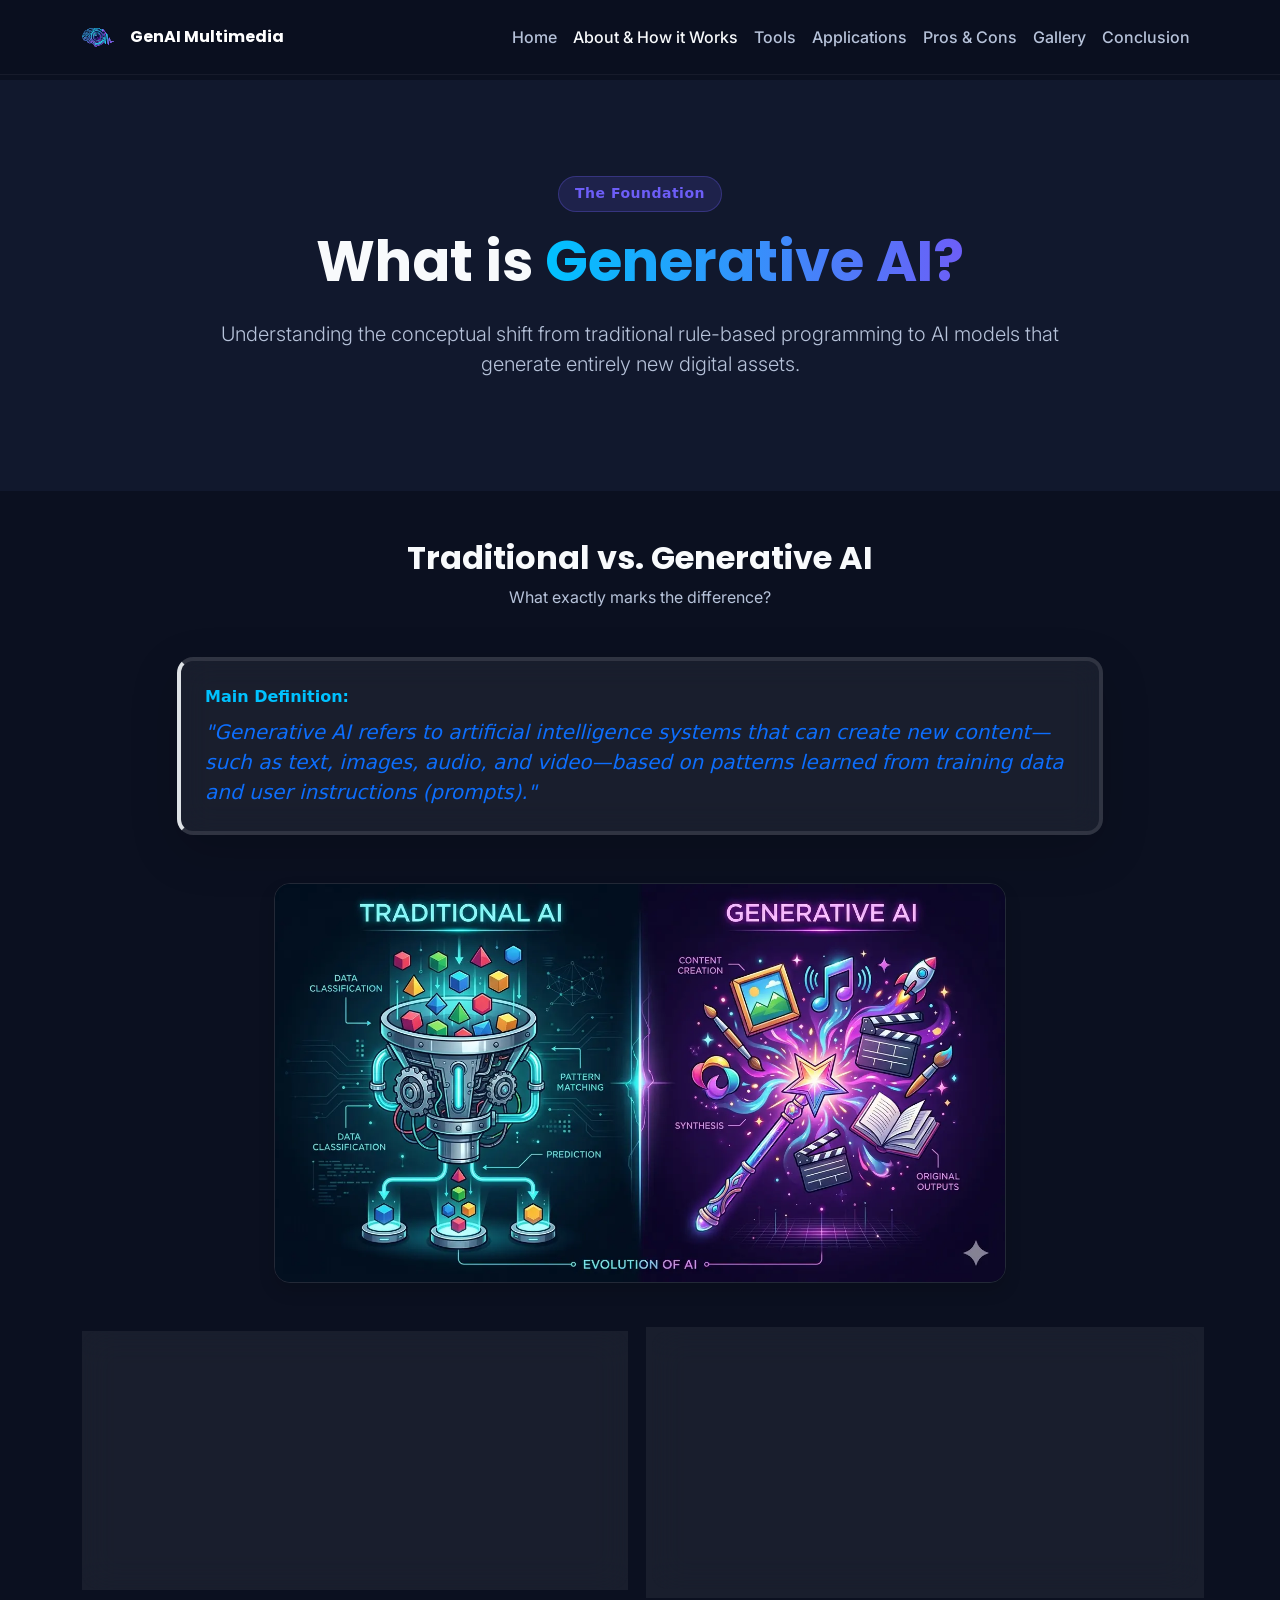
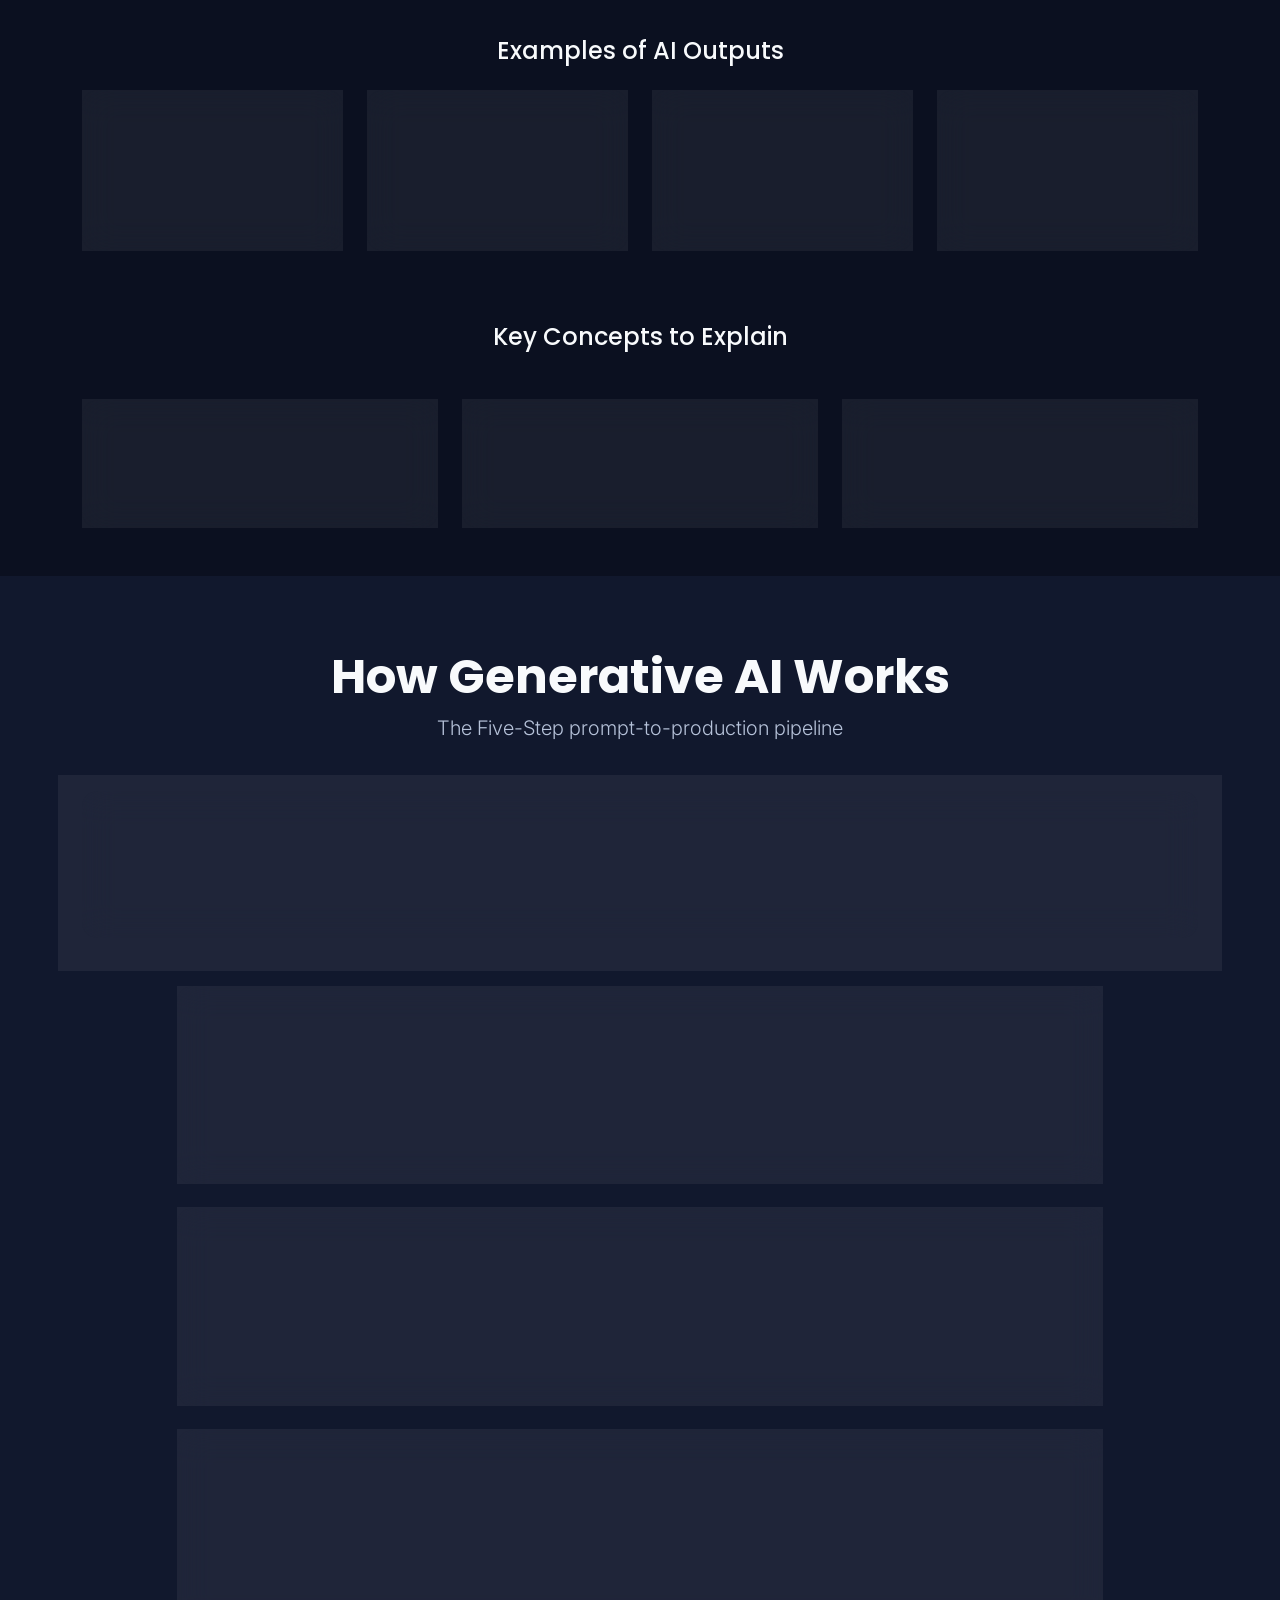
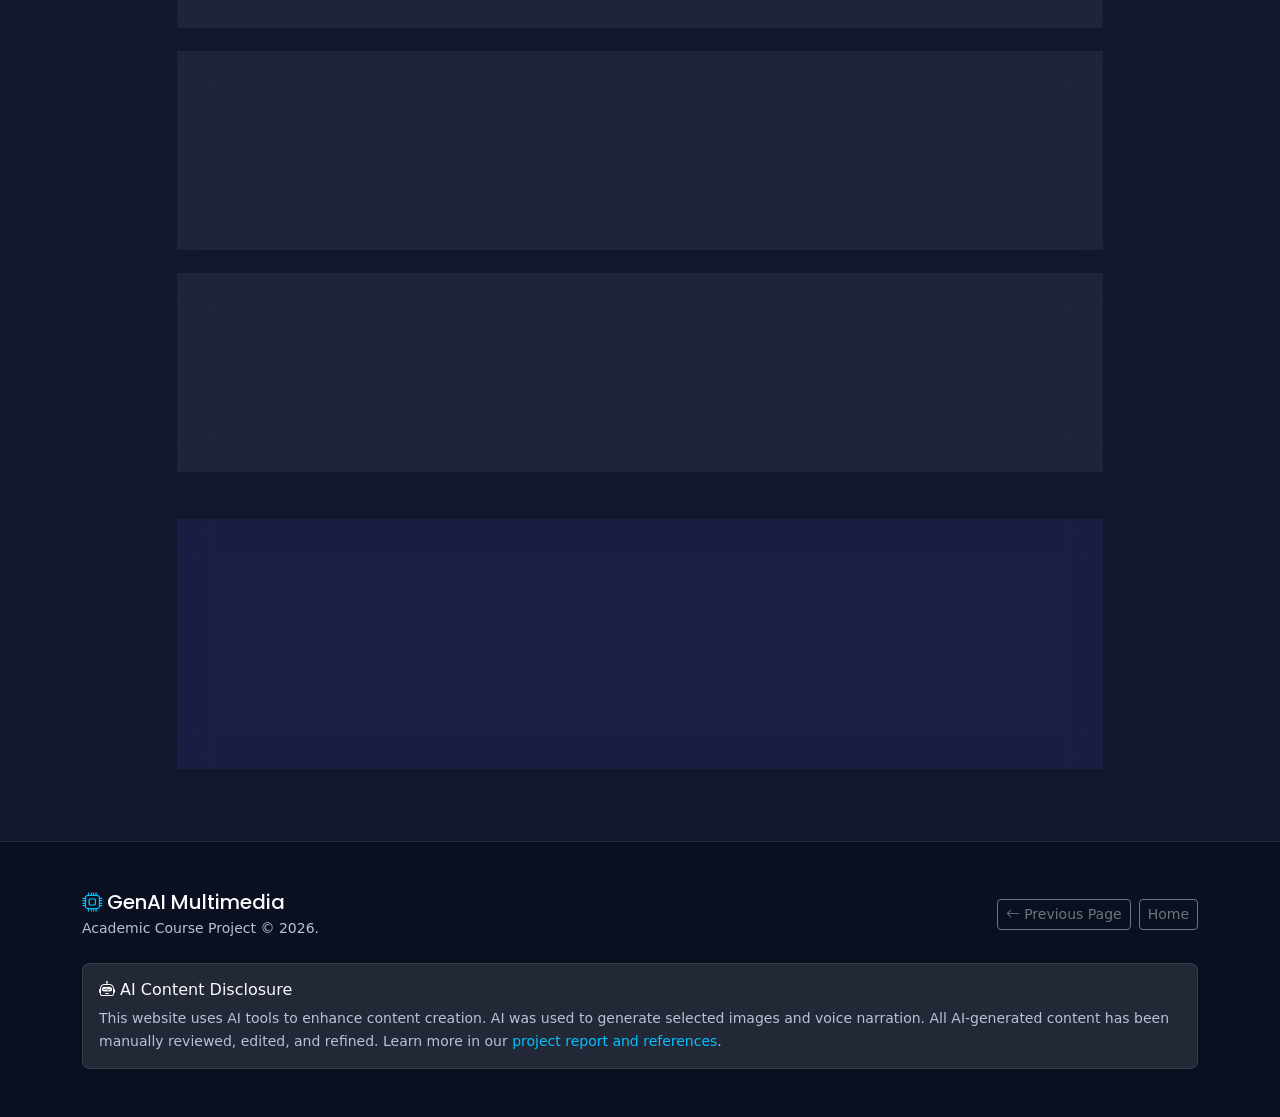
==== about.html @ 9e45bd2b "first commit" ====
<!DOCTYPE html>
<html lang="en">

<head>
    <meta charset="UTF-8">
    <meta name="viewport" content="width=device-width, initial-scale=1.0">
    <title>About | Generative AI in Multimedia Systems</title>
    <link
        href="https://fonts.googleapis.com/css2?family=Inter:wght@300;400;500;600&family=Poppins:wght@500;600;700;800&display=swap"
        rel="stylesheet">
    <link href="https://cdn.jsdelivr.net/npm/bootstrap@5.3.2/dist/css/bootstrap.min.css" rel="stylesheet">
    <link rel="stylesheet" href="https://cdn.jsdelivr.net/npm/bootstrap-icons@1.11.1/font/bootstrap-icons.css">
    <link href="https://cdn.jsdelivr.net/npm/aos@2.3.4/dist/aos.css" rel="stylesheet">

    <link rel="stylesheet" href="assets/css/utilities.css">
    <link rel="stylesheet" href="assets/css/main.css">
    <link rel="stylesheet" href="assets/css/animations.css">
</head>

<body class="dark-theme d-flex flex-column min-vh-100">

    <!-- Navigation -->
    <nav class="navbar navbar-expand-lg navbar-dark fixed-top custom-navbar" id="mainNav">
        <div class="container">
                        <a class="navbar-brand d-flex align-items-center" href="index.html">
                <img src="assets/images/logo/logo.svg" alt="Logo" class="me-2 me-md-3"
                    style="width: 32px; height: 32px; object-fit: contain;">
                <span class="font-poppins fw-bold fs-6 fs-md-5">GenAI Multimedia</span>
            </a>
            <button class="navbar-toggler border-0 px-2 py-1" type="button" data-bs-toggle="collapse"
                data-bs-target="#navbarNav" aria-controls="navbarNav" aria-expanded="false"
                aria-label="Toggle navigation">
                <span class="navbar-toggler-icon"></span>
            </button>
            <div class="collapse navbar-collapse mt-3 mt-lg-0" id="navbarNav">
                <ul class="navbar-nav ms-auto font-inter text-center text-lg-start">
                    <li class="nav-item"><a class="nav-link py-2 py-lg-0" href="index.html">Home</a></li>
                    <li class="nav-item"><a class="nav-link py-2 py-lg-0" href="about.html">About & How it Works</a>
                    </li>
                    <li class="nav-item"><a class="nav-link py-2 py-lg-0" href="tools.html">Tools</a></li>
                    <li class="nav-item"><a class="nav-link py-2 py-lg-0" href="applications.html">Applications</a></li>
                    <li class="nav-item"><a class="nav-link py-2 py-lg-0" href="ethics.html">Pros & Cons</a></li>
                    <li class="nav-item"><a class="nav-link py-2 py-lg-0" href="gallery.html">Gallery</a></li>
                    <li class="nav-item"><a class="nav-link py-2 py-lg-0" href="credits.html">Conclusion</a></li>
                </ul>
            </div>
        </div>
    </nav>

    <!-- Header Banner -->
    <header class="py-96 glass-section position-relative" style="margin-top: 80px;">
        <div class="container text-center">
            <div class="badge-custom mb-3" data-aos="fade-down">The Foundation</div>
            <h1 class="display-4 font-poppins fw-bold" data-aos="fade-up">What is <span class="text-gradient">Generative
                    AI?</span></h1>
            <p class="lead text-secondary max-w-reading mt-4 font-inter" data-aos="fade-up" data-aos-delay="100">
                Understanding the conceptual shift from traditional rule-based programming to AI models that generate
                entirely new digital assets.
            </p>
        </div>
    </header>

    <!-- Definition & Comparison -->
    <section class="py-5" id="definition">
        <div class="container">
            <div class="text-center mb-5" data-aos="zoom-in">
                <h2 class="font-poppins fw-bold">Traditional vs. Generative AI</h2>
                <p class="text-secondary font-inter">What exactly marks the difference?</p>
            </div>
            <div class="row mb-5">
                <div class="col-lg-10 mx-auto">
                    <div class="glass-card p-4 border-start border-4 border-accent-cyan shadow-lg" data-aos="fade-up">
                        <p class="mb-2 text-accent-cyan fw-bold">Main Definition:</p>
                        <p class="lead text-primary fst-italic mb-0">"Generative AI refers to artificial intelligence
                            systems that can create new content—such as text, images, audio, and video—based on patterns
                            learned from training data and user instructions (prompts)."</p>
                    </div>
                </div>
            </div>

            <div class="row mb-5">
                <div class="col-lg-10 mx-auto text-center" data-aos="fade-up" data-aos-delay="100">
                    <img src="assets/images/sections/traditional-vs-genai.webp"
                        alt="Traditional vs Generative AI Diagram"
                        class="img-fluid rounded-4 shadow border border-secondary border-opacity-25"
                        style="max-height: 400px; object-fit: contain;">
                </div>
            </div>

            <!-- Comparison Table / Layout -->
            <div class="row align-items-center mb-5 g-4">
                <div class="col-lg-6" data-aos="fade-right">
                    <div class="glass-card p-4 border-light-subtle h-100">
                        <h4 class="h5 text-accent-teal"><i
                                class="bi bi-funnel text-white bg-accent-teal rounded-circle p-2 fs-5 me-2"></i>
                            Traditional AI</h4>
                        <ul class="list-unstyled text-secondary mt-4">
                            <li class="mb-3"><strong>Purpose:</strong> Classify, predict, decide</li>
                            <li class="mb-3"><strong>Input:</strong> Data, patterns</li>
                            <li class="mb-3"><strong>Output:</strong> Classification, prediction</li>
                            <li><strong>Example:</strong> Email spam filter</li>
                        </ul>
                    </div>
                </div>
                <div class="col-lg-6" data-aos="fade-left">
                    <div class="glass-card p-4 border-light-subtle h-100 shadow-sm"
                        style="border-color: var(--accent-purple) !important;">
                        <h4 class="h5 text-accent-purple"><i
                                class="bi bi-magic text-white bg-accent-purple rounded-circle p-2 fs-5 me-2"></i>
                            Generative AI</h4>
                        <ul class="list-unstyled text-secondary mt-4">
                            <li class="mb-3"><strong>Purpose:</strong> Create, generate, produce</li>
                            <li class="mb-3"><strong>Input:</strong> Data + creative instructions (prompts)</li>
                            <li class="mb-3"><strong>Output:</strong> New content (text, images, audio, video)</li>
                            <li><strong>Example:</strong> DALL-E image generator</li>
                        </ul>
                    </div>
                </div>
            </div>

            <!-- Output Types Examples -->
            <h3 class="font-poppins h4 text-center mt-5 mb-4" data-aos="fade-up">Examples of AI Outputs</h3>
            <div class="row g-4 text-center mb-5">
                <div class="col-md-3 col-sm-6" data-aos="fade-up" data-aos-delay="50">
                    <div class="glass-card p-4 h-100 feature-card">
                        <i class="bi bi-image display-5 text-accent-cyan mb-3"></i>
                        <h5 class="font-poppins">Image</h5>
                        <p class="small text-secondary mb-0">Original digital art.</p>
                    </div>
                </div>
                <div class="col-md-3 col-sm-6" data-aos="fade-up" data-aos-delay="100">
                    <div class="glass-card p-4 h-100 feature-card">
                        <i class="bi bi-file-text display-5 text-accent-purple mb-3"></i>
                        <h5 class="font-poppins">Text</h5>
                        <p class="small text-secondary mb-0">Paragraphs, code, essays.</p>
                    </div>
                </div>
                <div class="col-md-3 col-sm-6" data-aos="fade-up" data-aos-delay="150">
                    <div class="glass-card p-4 h-100 feature-card">
                        <i class="bi bi-soundwave display-5 text-accent-teal mb-3"></i>
                        <h5 class="font-poppins">Audio</h5>
                        <p class="small text-secondary mb-0">Voice, music, effects.</p>
                    </div>
                </div>
                <div class="col-md-3 col-sm-6" data-aos="fade-up" data-aos-delay="200">
                    <div class="glass-card p-4 h-100 feature-card">
                        <i class="bi bi-camera-video display-5 text-warning mb-3"></i>
                        <h5 class="font-poppins">Video</h5>
                        <p class="small text-secondary mb-0">Animation, scene generation.</p>
                    </div>
                </div>
            </div>

            <!-- Key Concepts -->
            <div class="row mt-5 g-4">
                <div class="col-12" data-aos="fade-up">
                    <h3 class="font-poppins h4 mb-4 text-center">Key Concepts to Explain</h3>
                </div>
                <div class="col-lg-4 col-md-6" data-aos="fade-up" data-aos-delay="100">
                    <div class="glass-card p-4 h-100 border-start border-3 border-accent-cyan">
                        <h5 class="font-poppins">1. Training Data</h5>
                        <p class="small text-secondary mb-0">Large dataset used to teach the AI.</p>
                    </div>
                </div>
                <div class="col-lg-4 col-md-6" data-aos="fade-up" data-aos-delay="200">
                    <div class="glass-card p-4 h-100 border-start border-3 border-accent-purple">
                        <h5 class="font-poppins">2. Patterns & Prompt</h5>
                        <p class="small text-secondary mb-0">Learned relationships in data + User instruction describing
                            desired output.</p>
                    </div>
                </div>
                <div class="col-lg-4 col-md-12" data-aos="fade-up" data-aos-delay="300">
                    <div class="glass-card p-4 h-100 border-start border-3 border-accent-teal">
                        <h5 class="font-poppins">3. Generation</h5>
                        <p class="small text-secondary mb-0">AI creates new content matching the pattern.</p>
                    </div>
                </div>
            </div>
        </div>
    </section>

    <!-- How It Works Step-by-Step Info -->
    <section class="py-5 glass-section" id="how-it-works">
        <div class="container py-4">
            <div class="text-center mb-5" data-aos="zoom-in">
                <h2 class="font-poppins fw-bold display-5">How Generative AI Works</h2>
                <p class="text-secondary font-inter lead">The Five-Step prompt-to-production pipeline</p>
            </div>

            <!-- Process Overview Diagram -->
            <div class="row mb-5 justify-content-center" data-aos="fade-up">
                <div class="col-lg-12">
                    <div
                        class="glass-card p-4 p-md-5 border-light-subtle shadow text-center position-relative overflow-hidden">
                        <div class="glow-orb"
                            style="top: 50%; left: 50%; transform: translate(-50%, -50%); opacity: 0.1;"></div>
                        <div
                            class="d-flex flex-column flex-lg-row justify-content-between align-items-center position-relative z-1 gap-3">
                            <span class="badge bg-secondary p-3 fs-6 rounded-pill d-flex align-items-center"><i
                                    class="bi bi-database me-2"></i> Training Data</span>
                            <i class="bi bi-arrow-right d-none d-lg-inline fs-4 text-accent-cyan"></i>
                            <i class="bi bi-arrow-down d-lg-none fs-4 text-accent-cyan"></i>
                            <span class="badge bg-primary p-3 fs-6 rounded-pill d-flex align-items-center"><i
                                    class="bi bi-cpu me-2"></i> Model Learning</span>
                            <i class="bi bi-arrow-right d-none d-lg-inline fs-4 text-accent-purple"></i>
                            <i class="bi bi-arrow-down d-lg-none fs-4 text-accent-purple"></i>
                            <span class="badge bg-info text-dark p-3 fs-6 rounded-pill d-flex align-items-center"><i
                                    class="bi bi-keyboard me-2"></i> User Prompt</span>
                            <i class="bi bi-arrow-right d-none d-lg-inline fs-4 text-accent-teal"></i>
                            <i class="bi bi-arrow-down d-lg-none fs-4 text-accent-teal"></i>
                            <span class="badge bg-warning text-dark p-3 fs-6 rounded-pill d-flex align-items-center"><i
                                    class="bi bi-gear me-2"></i> AI Generation</span>
                            <i class="bi bi-arrow-right d-none d-lg-inline fs-4 text-success"></i>
                            <i class="bi bi-arrow-down d-lg-none fs-4 text-success"></i>
                            <span class="badge bg-success p-3 fs-6 rounded-pill d-flex align-items-center"><i
                                    class="bi bi-stars me-2"></i> New Content</span>
                        </div>
                    </div>
                </div>
            </div>

            <!-- Five Step Cards Vertical Stack -->
            <div class="row g-4 justify-content-center">
                <div class="col-lg-10">
                    <div class="glass-card mb-4 p-4 p-md-5 border-start border-0 border-start border-4 border-secondary hover-lift"
                        data-aos="fade-up">
                        <h4 class="font-poppins h5 text-white"><i
                                class="bi bi-1-circle text-secondary me-2 fs-4 align-middle"></i> Training Phase</h4>
                        <p class="text-secondary mb-1">AI learns from massive amounts of data.</p>
                        <p class="small text-muted fst-italic">"The AI system reads and learns patterns from billions of
                            examples"</p>
                    </div>

                    <div class="glass-card mb-4 p-4 p-md-5 border-start border-0 border-start border-4 border-primary hover-lift"
                        data-aos="fade-up">
                        <h4 class="font-poppins h5 text-white"><i
                                class="bi bi-2-circle text-primary me-2 fs-4 align-middle"></i> Model Learning</h4>
                        <p class="text-secondary mb-1">AI identifies patterns and relationships.</p>
                        <p class="small text-muted fst-italic">"It discovers 'rules' like 'images of cats usually
                            contain whiskers, eyes, fur'"</p>
                    </div>

                    <div class="glass-card mb-4 p-4 p-md-5 border-start border-0 border-start border-4 border-info hover-lift"
                        data-aos="fade-up">
                        <h4 class="font-poppins h5 text-white"><i
                                class="bi bi-3-circle text-info me-2 fs-4 align-middle"></i> Prompt Input</h4>
                        <p class="text-secondary mb-1">User provides instruction describing desired output.</p>
                        <p class="small text-muted fst-italic">"You tell the AI what you want: 'Generate a futuristic
                            city'"</p>
                    </div>

                    <div class="glass-card mb-4 p-4 p-md-5 border-start border-0 border-start border-4 border-warning hover-lift"
                        data-aos="fade-up">
                        <h4 class="font-poppins h5 text-white"><i
                                class="bi bi-4-circle text-warning me-2 fs-4 align-middle"></i> Generation Process</h4>
                        <p class="text-secondary mb-1">AI generates content one piece at a time.</p>
                        <p class="small text-muted fst-italic">"The AI uses learned patterns to create new content that
                            matches your description"</p>
                    </div>

                    <div class="glass-card mb-4 p-4 p-md-5 border-start border-0 border-start border-4 border-success hover-lift"
                        data-aos="fade-up">
                        <h4 class="font-poppins h5 text-white"><i
                                class="bi bi-5-circle text-success me-2 fs-4 align-middle"></i> Output & Refinement</h4>
                        <p class="text-secondary mb-1">AI produces result, user can refine.</p>
                        <p class="small text-muted fst-italic">"You get the result and can ask for variations or
                            improvements"</p>
                    </div>

                    <!-- Analogy -->
                    <div class="glass-card border-0 mt-5 p-4 p-lg-5" style="background: rgba(109, 94, 247, 0.1);"
                        data-aos="zoom-in">
                        <div class="d-flex align-items-center mb-3">
                            <i class="bi bi-lightbulb text-accent-cyan fs-2 me-3"></i>
                            <h5 class="text-accent-cyan font-poppins mb-0">Think of it like...</h5>
                        </div>
                        <p class="mb-0 text-secondary lead px-md-2 fst-italic">"Just like humans learn art by studying
                            many paintings, AI learns to generate images by analyzing thousands of images, acting like a
                            musician improvising based on learned patterns."</p>
                    </div>
                </div>
            </div>
        </div>
    </section>

    <!-- Global Footer -->
    <footer class="footer py-5 mt-auto border-top border-light-subtle glass-footer">
        <div class="container">
            <div class="row align-items-center mb-4">
                <div class="col-md-6 text-center text-md-start mb-3 mb-md-0">
                    <h5 class="font-poppins mb-1"><i class="bi bi-cpu text-accent-cyan"></i> GenAI Multimedia</h5>
                    <p class="small text-secondary mb-0">Academic Course Project &copy; 2026.</p>
                </div>
                <div class="col-md-6 text-center text-md-end">
                    <div class="footer-navigation d-inline-flex gap-2">
                        <button class="btn btn-outline-secondary btn-sm" onclick="history.back()"><i
                                class="bi bi-arrow-left"></i> Previous Page</button>
                        <a href="index.html" class="btn btn-outline-secondary btn-sm">Home</a>
                    </div>
                </div>
            </div>

            <div class="row">
                <div class="col-12 text-center text-md-start">
                    <div class="p-3 rounded-3 bg-opacity-10 bg-white border border-light-subtle">
                        <h6 class="text-accent-teal fs-6 mb-2"><i class="bi bi-robot"></i> AI Content Disclosure</h6>
                        <p class="small text-secondary mb-0" style="line-height: 1.6;">
                            This website uses AI tools to enhance content creation. AI was used to generate selected
                            images and voice narration. All AI-generated content has been manually reviewed, edited, and
                            refined. Learn more in our <a href="credits.html"
                                class="text-accent-cyan text-decoration-none">project report and references</a>.
                        </p>
                    </div>
                </div>
            </div>
        </div>
    </footer>

    <!-- Global Footer Setup -->
    <script src="https://cdn.jsdelivr.net/npm/bootstrap@5.3.2/dist/js/bootstrap.bundle.min.js"></script>
    <script src="https://cdn.jsdelivr.net/npm/aos@2.3.4/dist/aos.js"></script>
    <script src="assets/js/animations.js"></script>
</body>

</html>
---- assets/css/utilities.css ----
/* utilities.css: Additional layout spacing and generic overrides */

/* Container Max-Width Constraint Strategy from Specs */
.container {
    max-width: 1140px;
}

.max-w-reading {
    max-width: 860px;
    margin-left: auto;
    margin-right: auto;
}

/* Spacer utilities */
.py-96 {
    padding-top: 96px;
    padding-bottom: 96px;
}

.py-64 {
    padding-top: 64px;
    padding-bottom: 64px;
}

.glass-panel {
    background: rgba(255, 255, 255, 0.03);
    border: 1px solid rgba(255, 255, 255, 0.05);
    border-radius: 24px;
    padding: 3rem;
}

/* Image Cover */
.img-cover {
    object-fit: cover;
    width: 100%;
}
/* Gallery Hover Effects */
.group-hover:hover .transition-opacity { opacity: 1 !important; }
.group-hover:hover img.transition-transform { transform: scale(1.05); }
.transition-transform { transition: transform 0.4s ease; }
---- assets/css/main.css ----
/* 
  main.css: Core theming, colors, and layout for GenAI Multimedia Site
*/

:root {
    /* Color Palette */
    --bg-primary: #0B1020;
    --bg-secondary: #11182D;
    --surface-card: rgba(255, 255, 255, 0.06);
    --border-glow: rgba(0, 194, 255, 0.25);

    --accent-cyan: #00C2FF;
    --accent-purple: #6D5EF7;
    --accent-teal: #17F1D1;

    --text-primary: #F8FAFC;
    --text-secondary: #B6C2D9;
}

html, body { overflow-x: hidden; width: 100%; position: relative; }
body.dark-theme {
    background-color: var(--bg-primary);
    color: var(--text-primary);
}

.font-poppins {
    font-family: 'Poppins', sans-serif;
}

.font-inter {
    font-family: 'Inter', sans-serif;
}

/* Typography Colors */
.text-secondary {
    color: var(--text-secondary) !important;
}

.text-accent-cyan {
    color: var(--accent-cyan);
}

.text-accent-purple {
    color: var(--accent-purple);
}

.text-gradient {
    background: linear-gradient(90deg, var(--accent-cyan), var(--accent-purple));
    -webkit-background-clip: text;
    -webkit-text-fill-color: transparent;
}

/* Glassmorphism & UI Components */
.glass-card {
    background: var(--surface-card);
    backdrop-filter: blur(16px);
    -webkit-backdrop-filter: blur(16px);
    border: 1px solid rgba(255, 255, 255, 0.1);
    border-radius: 16px;
    transition: transform 0.3s ease, border-color 0.3s ease, box-shadow 0.3s ease;
}

.glass-card:hover {
    border-color: var(--border-glow);
    box-shadow: 0 8px 32px rgba(0, 194, 255, 0.15);
}

/* Navigation */
.custom-navbar {
    background: rgba(11, 16, 32, 0.85);
    backdrop-filter: blur(12px);
    border-bottom: 1px solid rgba(255, 255, 255, 0.05);
    padding-top: 1rem;
    padding-bottom: 1rem;
    transition: all 0.3s ease;
}

.navbar-nav .nav-link {
    color: var(--text-secondary);
    font-weight: 500;
    transition: color 0.2s ease;
}

.navbar-nav .nav-link:hover,
.navbar-nav .nav-link.active {
    color: var(--text-primary);
}

/* Buttons */
.badge-custom {
    display: inline-block;
    padding: 0.4rem 1rem;
    background: rgba(109, 94, 247, 0.15);
    color: var(--accent-purple);
    border-radius: 999px;
    font-size: 0.875rem;
    font-weight: 600;
    letter-spacing: 0.5px;
    border: 1px solid rgba(109, 94, 247, 0.3);
}

.btn-primary-gradient {
    background: linear-gradient(135deg, var(--accent-purple), var(--accent-cyan));
    color: white;
    border: none;
    font-weight: 600;
    border-radius: 12px;
    transition: transform 0.2s ease, box-shadow 0.2s ease;
}

.btn-primary-gradient:hover {
    color: white;
    box-shadow: 0 4px 20px rgba(0, 194, 255, 0.4);
    transform: translateY(-2px);
}

.btn-outline-glass {
    background: transparent;
    color: var(--text-primary);
    border: 1px solid rgba(255, 255, 255, 0.2);
    font-weight: 600;
    border-radius: 12px;
    backdrop-filter: blur(4px);
    transition: all 0.2s ease;
}

.btn-outline-glass:hover {
    color: white;
    border-color: var(--accent-cyan);
    background: rgba(0, 194, 255, 0.1);
    transform: translateY(-2px);
}

/* Base structural fixes */
.border-light-subtle {
    border-color: rgba(255, 255, 255, 0.1) !important;
}

.glass-section {
    background-color: var(--bg-secondary);
}

.glass-footer {
    background: var(--bg-primary);
}

/* Hero Graphic Placeholder styles */
.hero-visual-wrapper {
    perspective: 1000px;
}

.hero-img {
    width: 100%;
    height: auto;
    aspect-ratio: 16/10;
    background: #11182D;
    object-fit: cover;
}

.glow-orb {
    position: absolute;
    top: 50%;
    left: 50%;
    transform: translate(-50%, -50%);
    width: 60%;
    height: 60%;
    background: radial-gradient(circle, rgba(109, 94, 247, 0.5) 0%, rgba(0, 0, 0, 0) 70%);
    filter: blur(40px);
    z-index: -1;
    border-radius: 50%;
}
---- assets/css/animations.css ----
/* animations.css: Custom animations for GenAI Multimedia Site */

/* Keyframes for Hero Floating Effect */
@keyframes float {
    0% {
        transform: translateY(0px) scale(1.0);
    }

    50% {
        transform: translateY(-15px) scale(1.02);
    }

    100% {
        transform: translateY(0px) scale(1.0);
    }
}

.hero-visual-wrapper .hero-img {
    animation: float 6s ease-in-out infinite;
}

@keyframes pulseGlow {
    0% {
        opacity: 0.5;
        transform: translate(-50%, -50%) scale(1);
    }

    50% {
        opacity: 0.8;
        transform: translate(-50%, -50%) scale(1.1);
    }

    100% {
        opacity: 0.5;
        transform: translate(-50%, -50%) scale(1);
    }
}

.glow-orb {
    animation: pulseGlow 8s infinite alternate ease-in-out;
}

/* Card Hover Lift */
.feature-card {
    transition: transform 0.4s cubic-bezier(0.25, 0.46, 0.45, 0.94),
        box-shadow 0.4s cubic-bezier(0.25, 0.46, 0.45, 0.94);
}

.feature-card:hover {
    transform: translateY(-8px);
    box-shadow: 0 10px 30px rgba(109, 94, 247, 0.2);
}
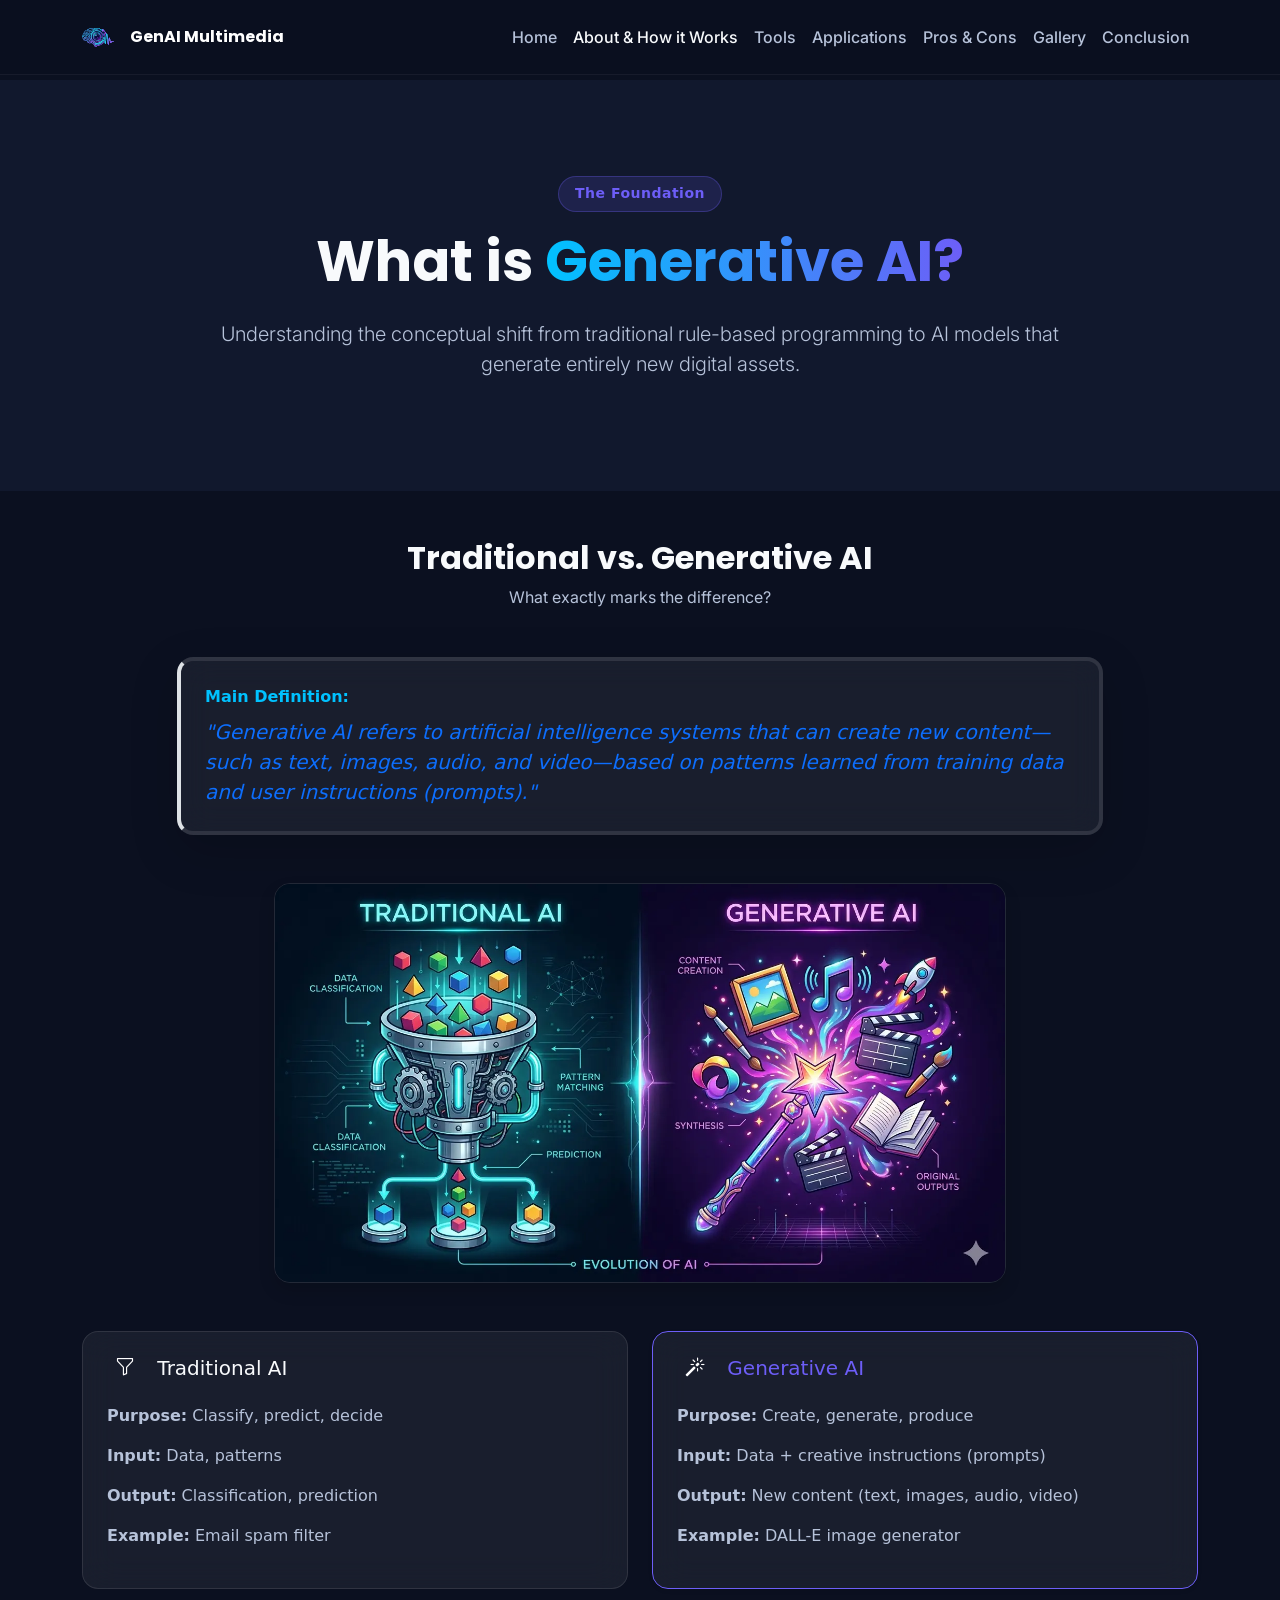
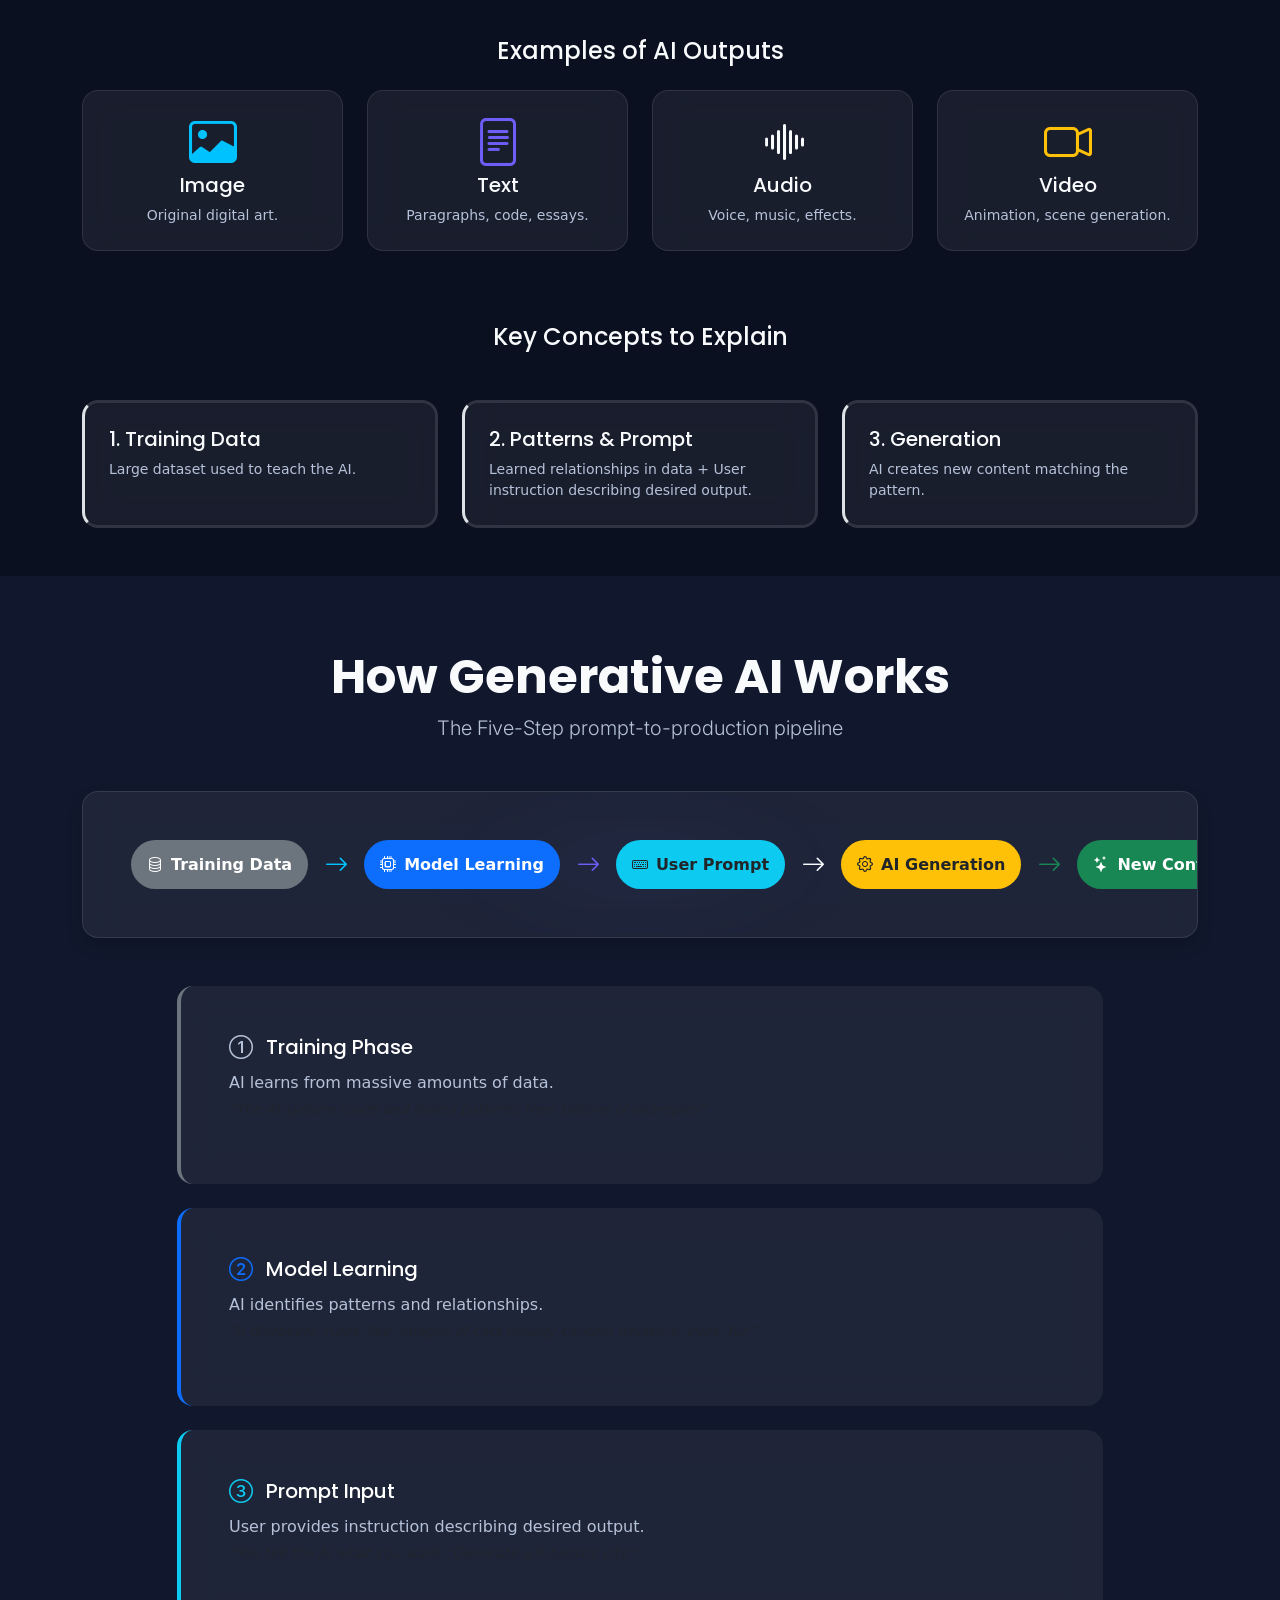
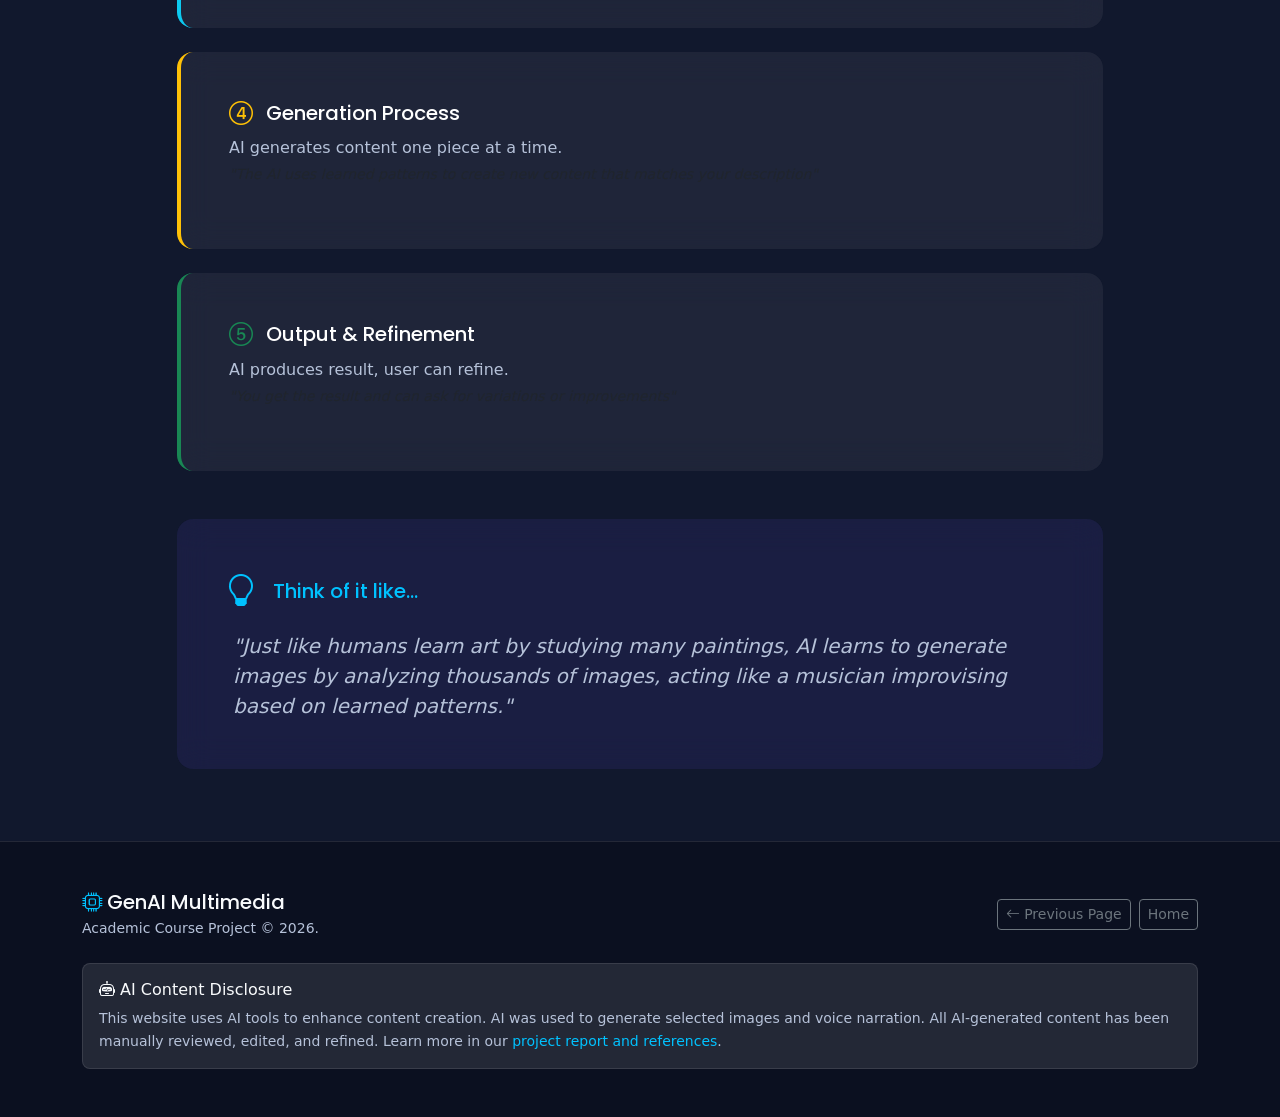
==== commit f806cbae: "second commit" ====
--- a/about.html
+++ b/about.html
@@ -5,6 +5,7 @@
     <meta charset="UTF-8">
     <meta name="viewport" content="width=device-width, initial-scale=1.0">
     <title>About | Generative AI in Multimedia Systems</title>
+    <link rel="icon" type="image/x-icon" href="./assets/images/logo/logo.svg">
     <link
         href="https://fonts.googleapis.com/css2?family=Inter:wght@300;400;500;600&family=Poppins:wght@500;600;700;800&display=swap"
         rel="stylesheet">
@@ -22,7 +23,7 @@
     <!-- Navigation -->
     <nav class="navbar navbar-expand-lg navbar-dark fixed-top custom-navbar" id="mainNav">
         <div class="container">
-                        <a class="navbar-brand d-flex align-items-center" href="index.html">
+            <a class="navbar-brand d-flex align-items-center" href="index.html">
                 <img src="assets/images/logo/logo.svg" alt="Logo" class="me-2 me-md-3"
                     style="width: 32px; height: 32px; object-fit: contain;">
                 <span class="font-poppins fw-bold fs-6 fs-md-5">GenAI Multimedia</span>
@@ -322,4 +323,4 @@
     <script src="assets/js/animations.js"></script>
 </body>
 
-</html>
+</html>
